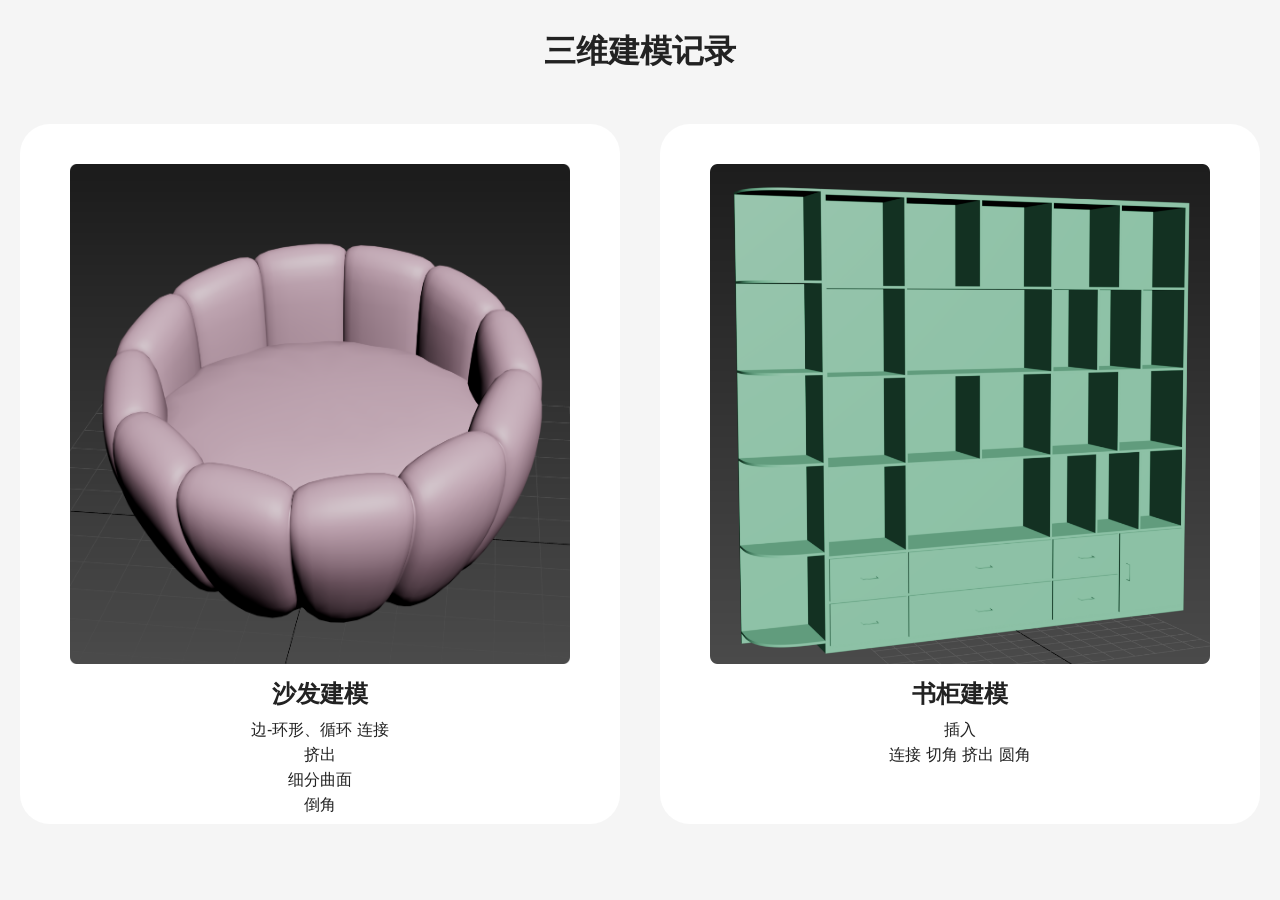
==== index.html @ 8a5fc404 "Add files via upload" ====
<!DOCTYPE html>
<html lang="en">
<head>
    <meta charset="UTF-8">
    <meta name="viewport" content="width=device-width, initial-scale=1">
    <title>吴桂溶的三维建模学习记录</title>
    <link rel="stylesheet" href="./css/base.css">
    <link rel="stylesheet" href="./css/index.css">
</head>
<body>
    <h1>三维建模记录</h1>

    <ul>
        <!-- work1 -->
        <li>
            <a href="work1.html">
                <img src="./images/work1/sofa.png" alt="">
                <h2>沙发建模</h2>
                <p>边-环形、循环 连接</p>
                <p>挤出</p>
                <P>细分曲面</P>
                <p>倒角</p>
            </a>
        </li>

        <!-- work2 -->
        <li>
            <a href="work2.html">
                <img src="./images/work2/bookshelf.png" alt="">
                <h2>书柜建模</h2>
                <p>插入</p>
                <p>连接 切角 挤出 圆角</p>
        </a>
        </li>
    </ul>
    <a href="./3D/bookshelf.glb"></a>
</body>
</html>
---- css/base.css ----
* {
    margin: 0;
    padding: 0;
    box-sizing: border-box;
}

li {
    list-style: none;
}

a {
    text-decoration: none;
    color: #222;
}

body {
    background: #f5f5f5;
    font-family: "Microsoft YaHei",sans-serif;
    color: #222;
}
---- css/index.css ----
h1 {
    padding: 30px;
    text-align: center;
}

ul {
    display: flex;
    justify-content: space-evenly;
    flex-wrap: wrap;
}

li {
    margin: 20px;
    padding: 40px;
    width: 600px;
    height: 700px;
    background-color: #fff;
    border-radius:30px;
}

li a {
    display: block;
    text-align: center;
}

li a img {
    width: 500px;
    height: 500px;
}

li h2 {
    margin-top: 10px;
    margin-bottom: 10px;
}

li p {
    margin-bottom: 4px;
}
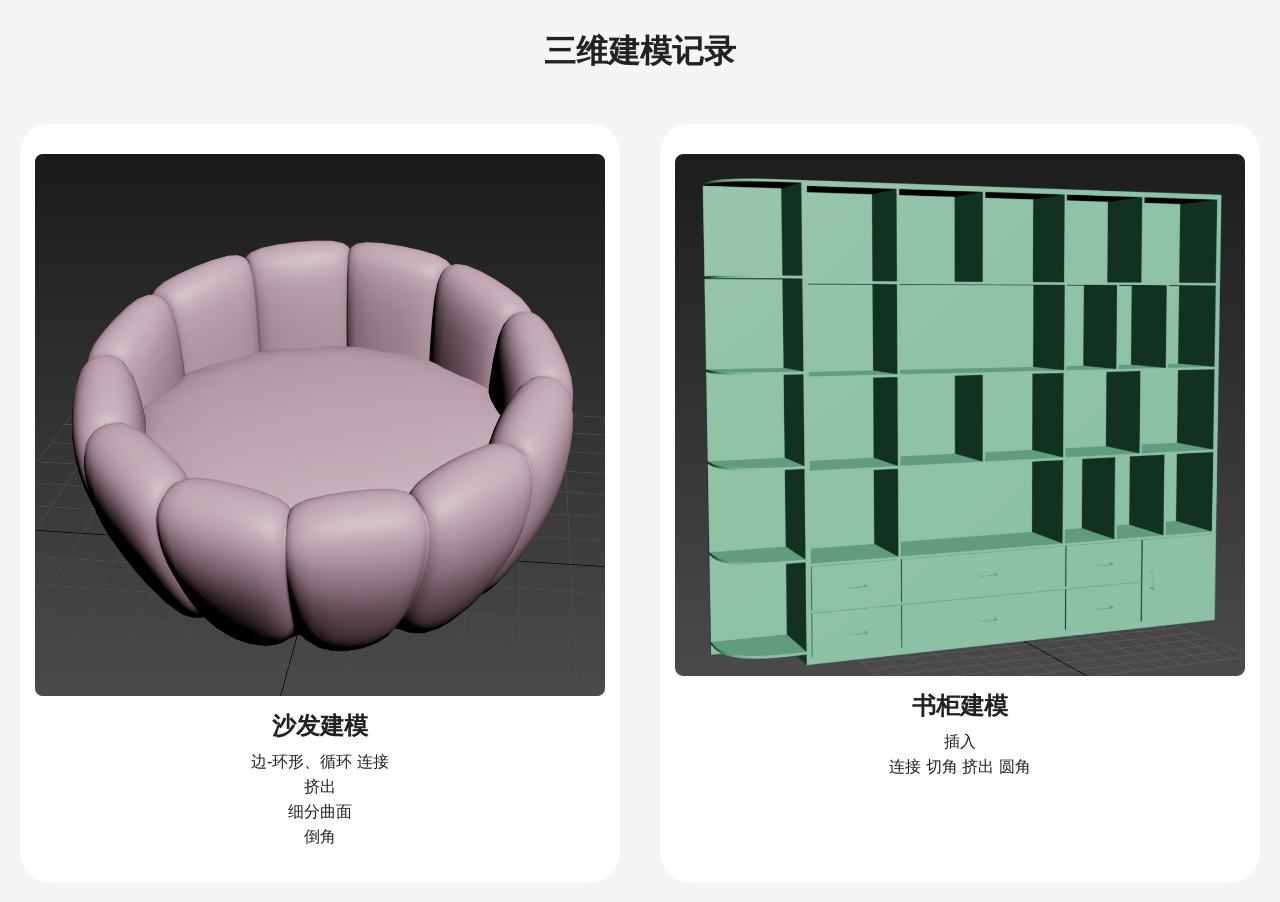
==== commit 900cb782: "Add files via upload" ====
--- a/css/index.css
+++ b/css/index.css
@@ -7,13 +7,14 @@
     display: flex;
     justify-content: space-evenly;
     flex-wrap: wrap;
+    padding: 0;
 }
 
 li {
     margin: 20px;
-    padding: 40px;
-    width: 600px;
-    height: 700px;
+    padding: 30px 15px;
+    max-width: 600px;
+    width: 100%;
     background-color: #fff;
     border-radius:30px;
 }
@@ -24,8 +25,8 @@
 }
 
 li a img {
-    width: 500px;
-    height: 500px;
+    max-width: 100%;
+    height: auto;
 }
 
 li h2 {
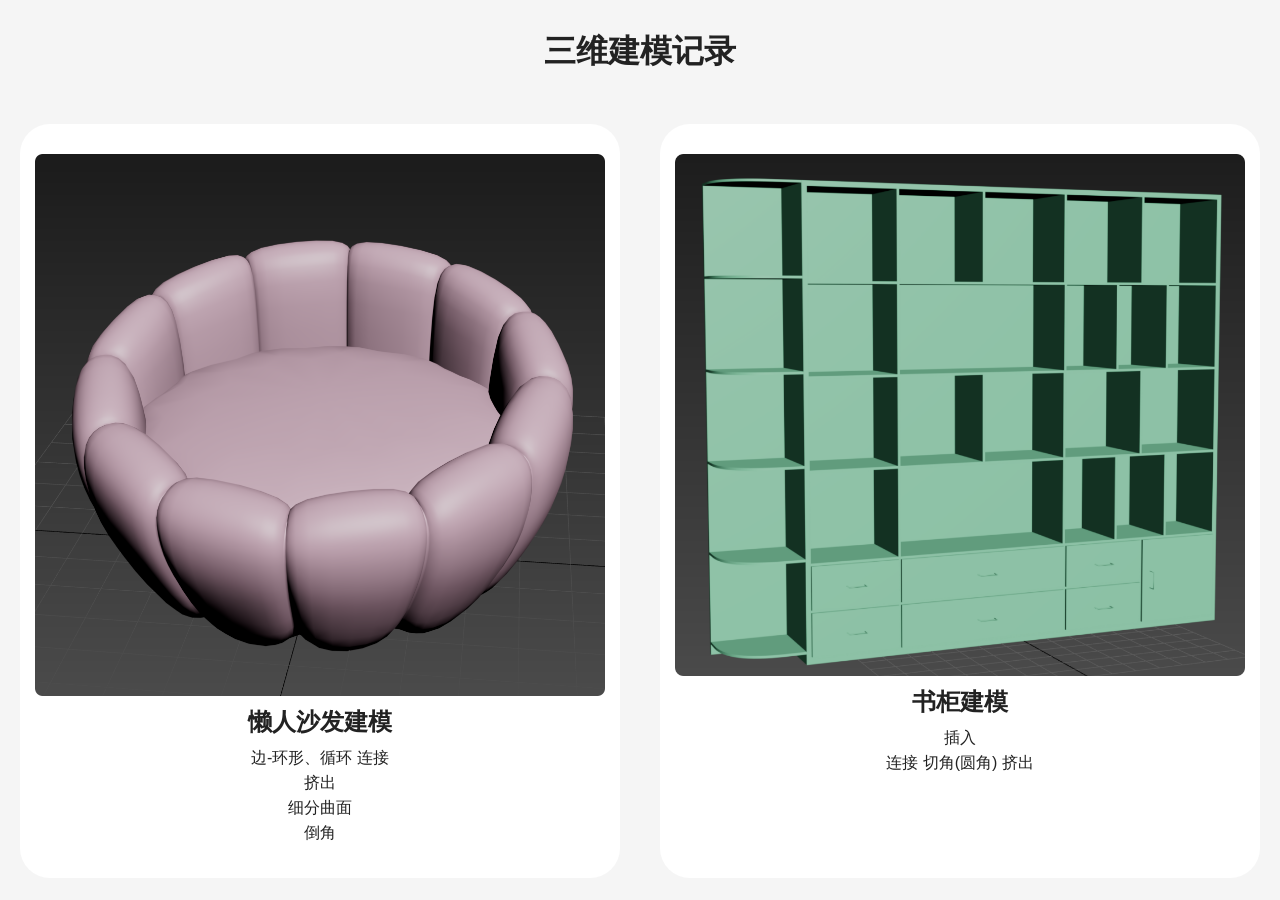
==== commit ef3bf425: "Add files via upload" ====
--- a/index.html
+++ b/index.html
@@ -15,7 +15,7 @@
         <li>
             <a href="work1.html">
                 <img src="./images/work1/sofa.png" alt="">
-                <h2>沙发建模</h2>
+                <h2>懒人沙发建模</h2>
                 <p>边-环形、循环 连接</p>
                 <p>挤出</p>
                 <P>细分曲面</P>
@@ -29,7 +29,7 @@
                 <img src="./images/work2/bookshelf.png" alt="">
                 <h2>书柜建模</h2>
                 <p>插入</p>
-                <p>连接 切角 挤出 圆角</p>
+                <p>连接 切角(圆角) 挤出</p>
         </a>
         </li>
     </ul>
--- a/css/index.css
+++ b/css/index.css
@@ -25,6 +25,7 @@
 }
 
 li a img {
+    display: block;
     max-width: 100%;
     height: auto;
 }
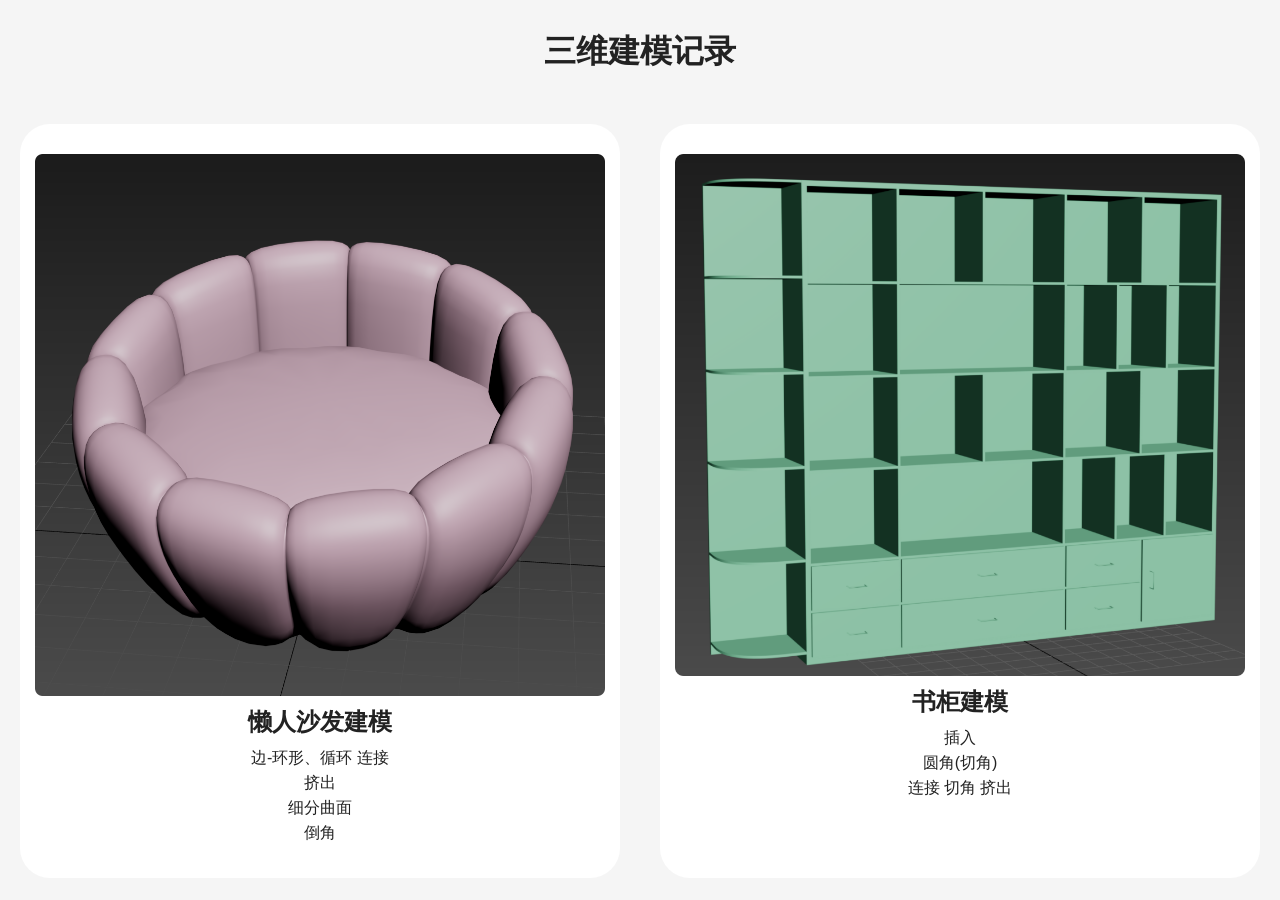
==== commit 4e302b1b: "Add files via upload" ====
--- a/index.html
+++ b/index.html
@@ -29,7 +29,8 @@
                 <img src="./images/work2/bookshelf.png" alt="">
                 <h2>书柜建模</h2>
                 <p>插入</p>
-                <p>连接 切角(圆角) 挤出</p>
+                <p>圆角(切角)</p>
+                <p>连接 切角 挤出</p>
         </a>
         </li>
     </ul>
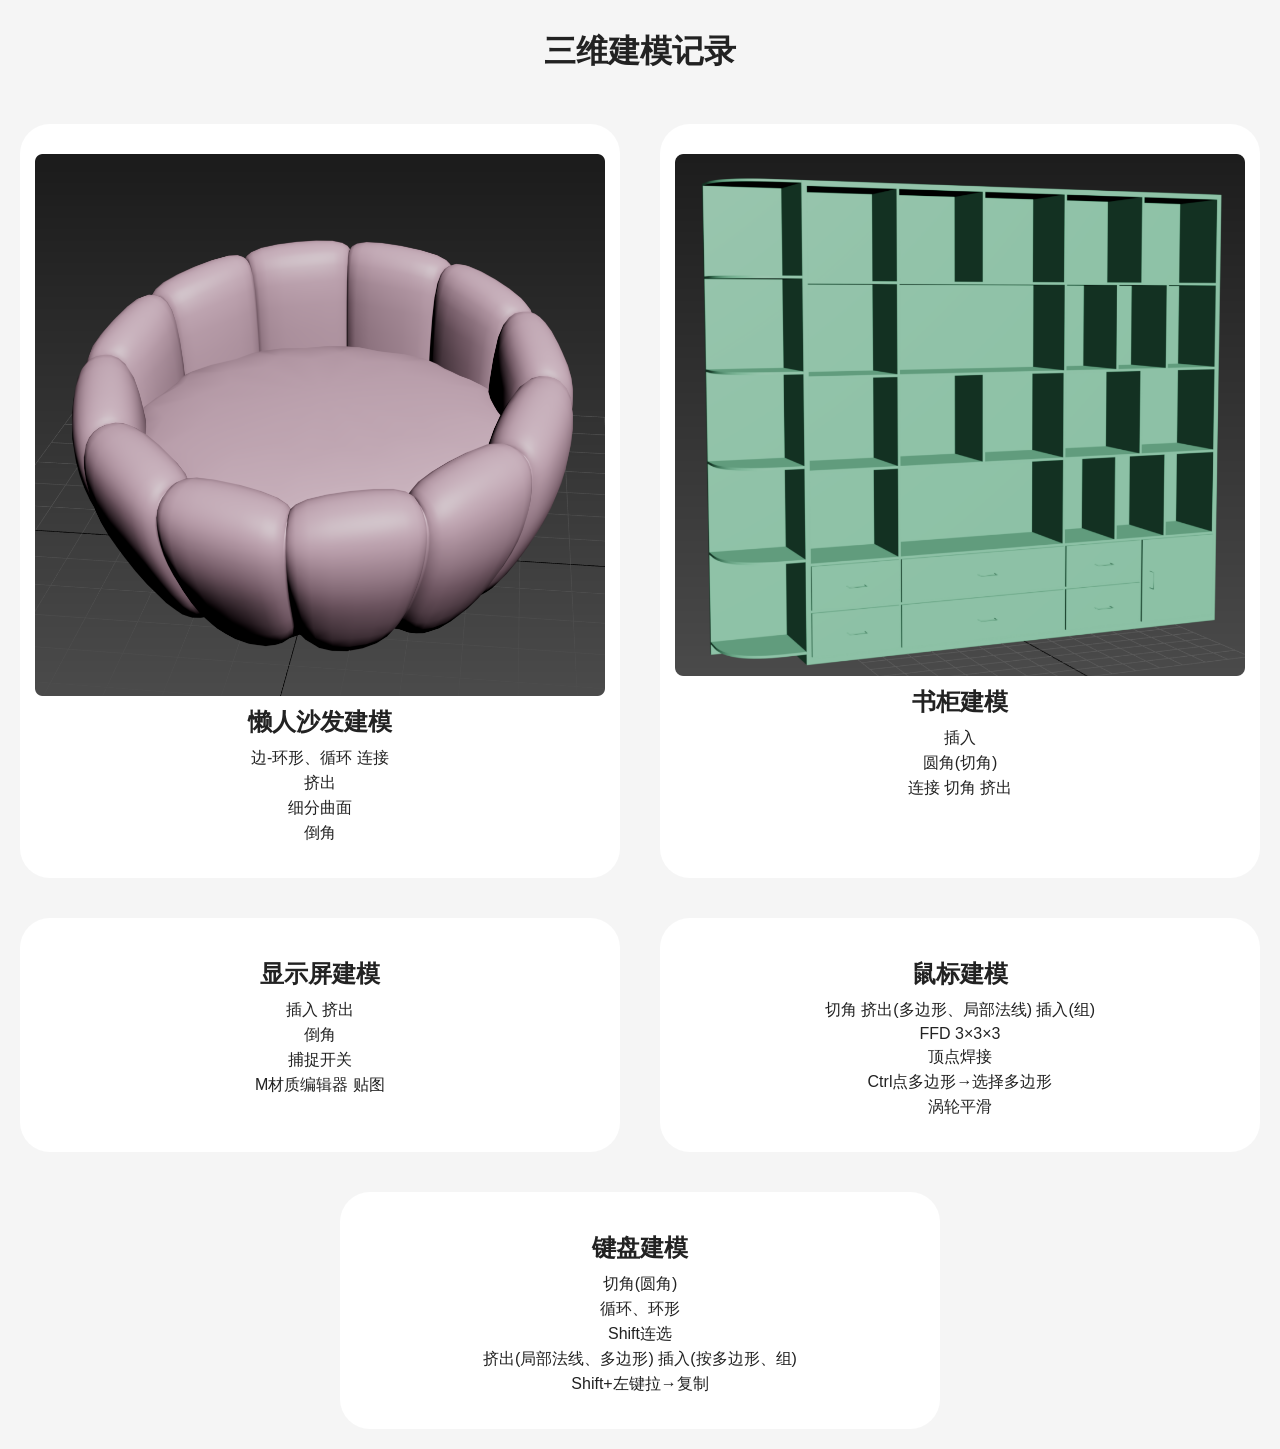
==== commit 2bfedd88: "Add files via upload" ====
--- a/index.html
+++ b/index.html
@@ -13,7 +13,7 @@
     <ul>
         <!-- work1 -->
         <li>
-            <a href="work1.html">
+            <a href="./work1.html">
                 <img src="./images/work1/sofa.png" alt="">
                 <h2>懒人沙发建模</h2>
                 <p>边-环形、循环 连接</p>
@@ -25,15 +25,52 @@
 
         <!-- work2 -->
         <li>
-            <a href="work2.html">
+            <a href="./work2.html">
                 <img src="./images/work2/bookshelf.png" alt="">
                 <h2>书柜建模</h2>
                 <p>插入</p>
                 <p>圆角(切角)</p>
                 <p>连接 切角 挤出</p>
-        </a>
+            </a>
         </li>
+
+        <!-- work3 -->
+        <li>
+            <a href="./work3.html">
+                <img src="./images/work3/display screen.png" alt="">
+                <h2>显示屏建模</h2>
+                <p>插入 挤出</p>
+                <p>倒角</p>
+                <p>捕捉开关</p>
+                <p>M材质编辑器 贴图</p>
+            </a>
+        </li> 
+
+        <!-- work4 -->
+        <li>
+            <a href="./work4.html">
+                <img src="./images/work4/mouse.png" alt="">
+                <h2>鼠标建模</h2>
+                <p>切角 挤出(多边形、局部法线) 插入(组)</p>
+                <p>FFD 3×3×3</p>
+                <p>顶点焊接</p>
+                <p>Ctrl点多边形→选择多边形</p>
+                <p>涡轮平滑</p>
+            </a>
+        </li> 
+
+        <!-- work5 -->
+        <li>
+            <a href="./work5.html">
+                <img src="./images/work5/keyboard.png" alt="">
+                <h2>键盘建模</h2>
+                <p>切角(圆角)</p>
+                <p>循环、环形</p>
+                <p>Shift连选</p>
+                <p>挤出(局部法线、多边形) 插入(按多边形、组)</p>
+                <p>Shift+左键拉→复制</p>
+            </a>
+        </li> 
     </ul>
-    <a href="./3D/bookshelf.glb"></a>
 </body>
 </html>
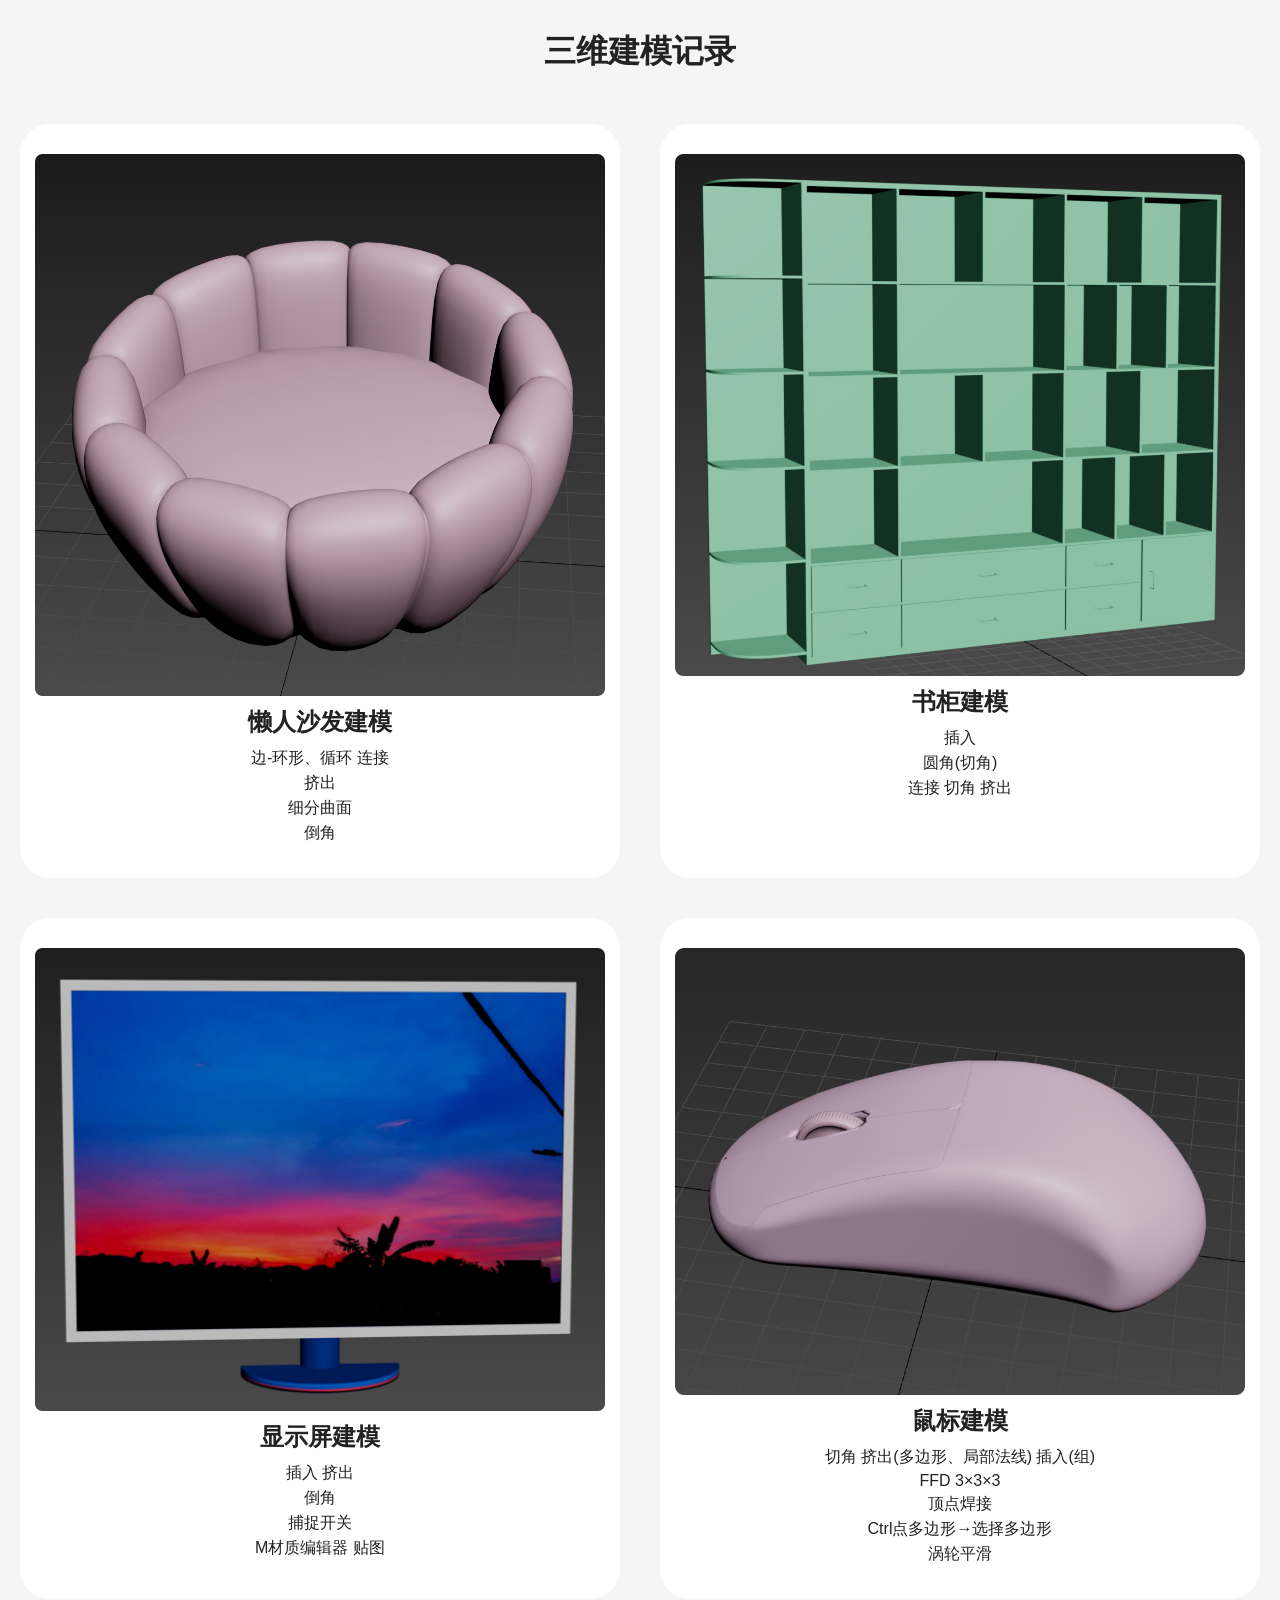
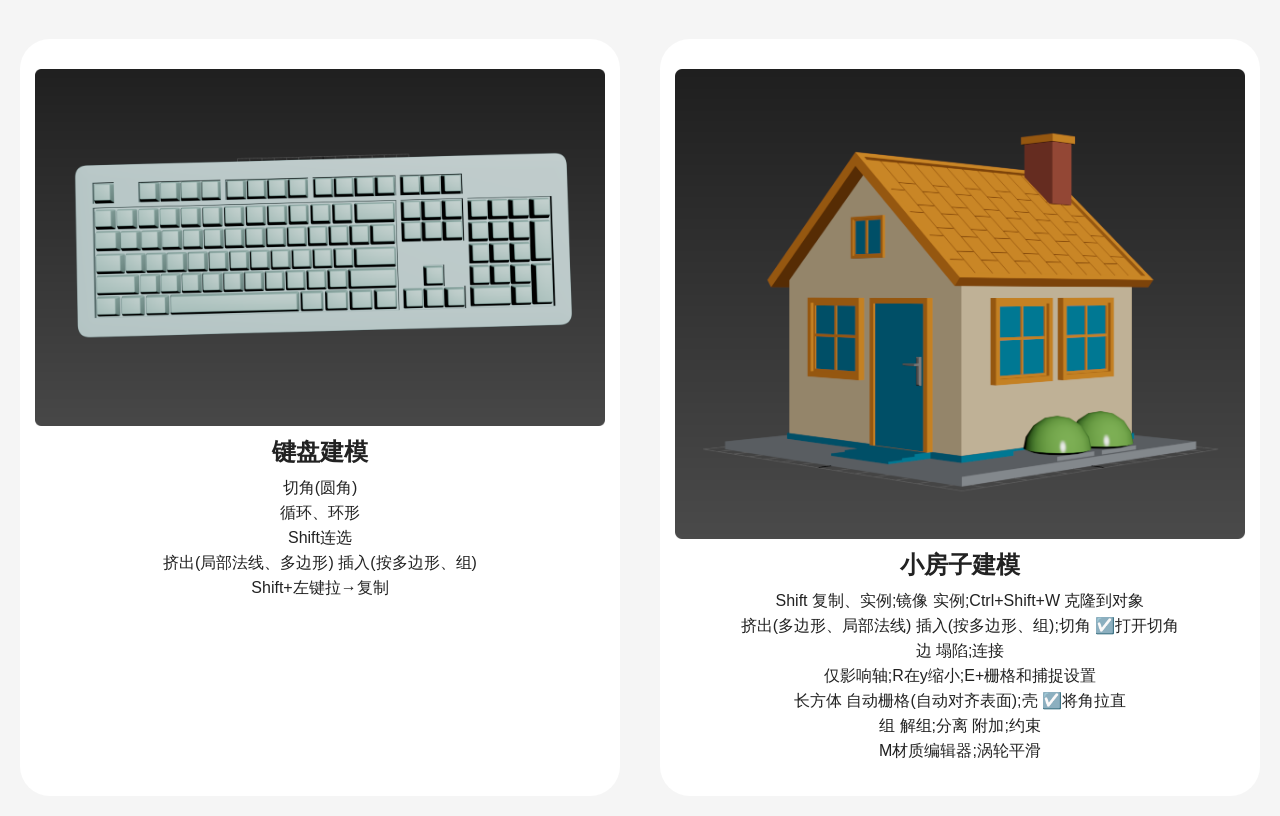
==== commit db366276: "Add files via upload" ====
--- a/index.html
+++ b/index.html
@@ -71,6 +71,21 @@
                 <p>Shift+左键拉→复制</p>
             </a>
         </li> 
+
+        <!-- work6 -->
+        <li>
+            <a href="./work6.html">
+                <img src="./images/work6/house.png" alt="">
+                <h2>小房子建模</h2>
+                <p>Shift 复制、实例;镜像 实例;Ctrl+Shift+W 克隆到对象</p>
+                <p>挤出(多边形、局部法线) 插入(按多边形、组);切角 ☑️打开切角</p>
+                <p>边 塌陷;连接</p>
+                <p>仅影响轴;R在y缩小;E+栅格和捕捉设置</p>
+                <p>长方体 自动栅格(自动对齐表面);壳 ☑️将角拉直</p>
+                <p>组 解组;分离 附加;约束</p>
+                <P>M材质编辑器;涡轮平滑</P>
+            </a>
+        </li> 
     </ul>
 </body>
 </html>
